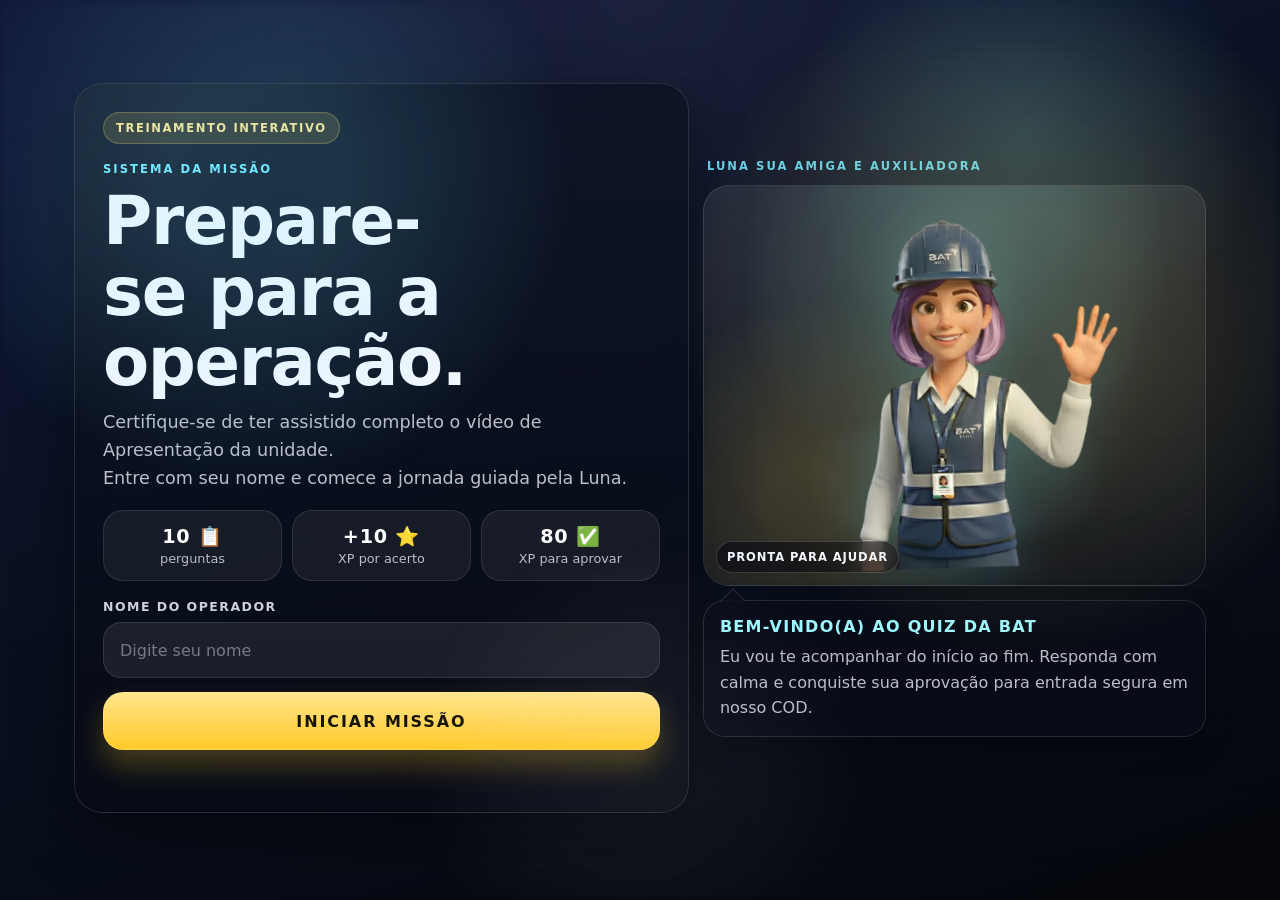
==== introducao.html @ a0123d3c "Add files via upload" ====
<!DOCTYPE html>
<html lang="pt-BR">
<head>
  <meta charset="UTF-8" />
  <meta name="viewport" content="width=device-width, initial-scale=1.0, viewport-fit=cover" />
  <meta name="theme-color" content="#0b1020" />
  <title>Missão de Segurança | Introdução</title>
  <link rel="stylesheet" href="./styles/global.css" />
  <link rel="stylesheet" href="./styles/introducao.css" />
</head>
<body data-scene="intro">
  <main class="page page-intro">
    <section class="intro-layout panel glass">
      <div class="intro-top">
        <h1 id="welcomeTitle">BEM-VINDO(A)</h1>
        <p class="lead intro-lead">
          A Luna vai explicar a missão antes do quiz. Leia tudo como se fosse um mapa de combate.
        </p>
      </div>

      <div class="intro-grid">
        <div class="luna-column">
          <div class="luna-wrap luna-wrap-large" data-mood="guide">
            <div class="luna-orb"></div>
            <img src="assets/images/reactions/luna.png" alt="Luna, a guia do treinamento" class="luna-image" id="introAvatar" />
            <span class="mood-pill">Luna</span>
          </div>
        </div>

        <div class="dialog-column">
          <div class="speech-bubble speech-bubble-large">
            <p class="speech-title" id="introTag">MISSÃO DE SEGURANÇA</p>
            <div id="lunaSpeech" class="typed-text" aria-live="polite"></div>
          </div>

          <div class="mission-grid">
            <div class="mission-card">
              <strong>10 &#128203;</strong>
              <span>perguntas</span>
            </div>
            <div class="mission-card">
              <strong>1 &#128070;</strong>
              <span>tentativa por etapa</span>
            </div>
            <div class="mission-card">
              <strong>80 XP &#128142;</strong>
              <span>mínimo de aprovação</span>
            </div>
          </div>
        </div>
      </div>

      <div class="intro-actions">
        <button id="nextButton" class="btn btn-primary">COMEÇAR</button>
      </div>
    </section>
  </main>

  <script src="./scripts/app.js"></script>
  <script src="./scripts/storage.js"></script>
  <script src="./scripts/introducao.js"></script>
</body>
</html>
---- styles/global.css ----
:root{
  --bg-1:#0f1530;
  --bg-2:#090d1a;
  --bg-3:#04060d;
  --surface:rgba(8, 12, 24, .72);
  --surface-2:rgba(12, 18, 35, .58);
  --line:rgba(255,255,255,.12);
  --text:#f4f7ff;
  --muted:rgba(244,247,255,.76);
  --accent:#6ee7ff;
  --accent-soft:rgba(110,231,255,.18);
  --accent-2:#ffd34d;
  --accent-2-soft:rgba(255,211,77,.18);
  --danger:#ff6b78;
  --success:#4ef0a3;
  --shadow:0 22px 60px rgba(0,0,0,.42);
  --radius:28px;
  --safe-top:env(safe-area-inset-top);
  --safe-bottom:env(safe-area-inset-bottom);
  color-scheme: dark;
}

*,
*::before,
*::after{ box-sizing:border-box; }

html{
  min-height:100%;
  background:#050814;
  scroll-behavior:smooth;
}

body{
  margin:0;
  min-height:100dvh;
  color:var(--text);
  font-family: system-ui, -apple-system, BlinkMacSystemFont, "Segoe UI", Roboto, Arial, sans-serif;
  -webkit-font-smoothing:antialiased;
  text-rendering:optimizeLegibility;
  overflow-x:hidden;
  overflow-y:auto;
  background:
    radial-gradient(circle at 50% 0%, rgba(255,255,255,.05) 0%, transparent 42%),
    radial-gradient(circle at 80% 15%, var(--accent-soft) 0%, transparent 18%),
    linear-gradient(160deg, var(--bg-1) 0%, var(--bg-2) 48%, var(--bg-3) 100%);
}

body::before,
body::after{
  content:"";
  position:fixed;
  inset:0;
  pointer-events:none;
}

body::before{
  background:
    linear-gradient(180deg, rgba(255,255,255,.04), rgba(255,255,255,0) 18%, rgba(255,255,255,.03) 19%, rgba(255,255,255,0) 20%);
  background-size:100% 9px;
  opacity:.16;
  mix-blend-mode:screen;
}

body::after{
  background:
    radial-gradient(circle at 20% 20%, var(--accent-soft) 0 7%, transparent 26%),
    radial-gradient(circle at 80% 35%, var(--accent-2-soft) 0 9%, transparent 30%),
    radial-gradient(circle at 50% 85%, rgba(255,255,255,.05) 0 7%, transparent 25%);
  filter: blur(4px);
  opacity:.9;
}

body[data-scene="home"]{
  --bg-1:#12183b;
  --bg-2:#08101f;
  --bg-3:#05060b;
  --accent:#71e9ff;
  --accent-soft:rgba(113,233,255,.18);
  --accent-2:#ffd35a;
  --accent-2-soft:rgba(255,211,90,.18);
}

body[data-scene="intro"]{
  --bg-1:#1a133b;
  --bg-2:#0c0f1f;
  --bg-3:#05060a;
  --accent:#8ef5ff;
  --accent-soft:rgba(142,245,255,.16);
  --accent-2:#ffce4a;
  --accent-2-soft:rgba(255,206,74,.18);
}

body[data-scene="quiz"]{
  --bg-1:#111736;
  --bg-2:#0a0e19;
  --bg-3:#04050b;
  --accent:#68f0ff;
  --accent-soft:rgba(104,240,255,.18);
  --accent-2:#ffd44c;
  --accent-2-soft:rgba(255,212,76,.2);
}

body[data-scene="result"]{
  --bg-1:#14103b;
  --bg-2:#09101f;
  --bg-3:#04050a;
  --accent:#78ffb8;
  --accent-soft:rgba(120,255,184,.18);
  --accent-2:#ffd75e;
  --accent-2-soft:rgba(255,215,94,.2);
}

body[data-scene="result"][data-outcome="fail"]{
  --bg-1:#35131f;
  --bg-2:#12070d;
  --bg-3:#050406;
  --accent:#ff7b88;
  --accent-soft:rgba(255,123,136,.2);
  --accent-2:#ffcb62;
  --accent-2-soft:rgba(255,203,98,.18);
}

img{
  max-width:100%;
  display:block;
}

.page{
  width:min(100%, 1160px);
  margin:0 auto;
  min-height:100dvh;
  padding:
    calc(14px + var(--safe-top))
    14px
    calc(18px + var(--safe-bottom));
  display:grid;
  gap:14px;
  align-content:center;
}

.glass{
  position:relative;
  overflow:hidden;
  border:1px solid var(--line);
  background:linear-gradient(180deg, rgba(13,18,35,.8), rgba(7,10,20,.65));
  backdrop-filter: blur(18px);
  box-shadow: var(--shadow);
}

.glass::before{
  content:"";
  position:absolute;
  inset:0;
  background:
    linear-gradient(135deg, rgba(255,255,255,.18), transparent 24%, transparent 72%, rgba(255,255,255,.08));
  opacity:.24;
  pointer-events:none;
}

.panel{
  border-radius:var(--radius);
}

.chip-row{
  display:flex;
  flex-wrap:wrap;
  gap:8px;
  align-items:center;
}

.chip{
  display:inline-flex;
  align-items:center;
  justify-content:center;
  gap:6px;
  min-height:32px;
  padding:8px 12px;
  border-radius:999px;
  font-size:.72rem;
  font-weight:800;
  letter-spacing:.14em;
  text-transform:uppercase;
  border:1px solid transparent;
}

.chip-gold{
  color:#ffe58e;
  background:rgba(255,211,77,.14);
  border-color:rgba(255,211,77,.26);
  box-shadow:0 0 0 1px rgba(255,255,255,.04) inset;
}

.chip-cyan{
  color:#95f6ff;
  background:rgba(113,233,255,.12);
  border-color:rgba(113,233,255,.2);
}

.eyebrow,
.stage-label,
.question-label{
  margin:0;
  font-size:.72rem;
  font-weight:900;
  letter-spacing:.18em;
  text-transform:uppercase;
  color:var(--accent);
}

h1,
h2{
  margin:0;
  line-height:1.05;
  letter-spacing:-.02em;
  font-weight:900;
  text-wrap:balance;
}

h1{
  font-size:clamp(1.9rem, 7vw, 4.2rem);
}

h2{
  font-size:clamp(1.3rem, 5.2vw, 2rem);
}

.lead{
  margin:0;
  color:var(--muted);
  font-size:clamp(1rem, 4vw, 1.1rem);
  line-height:1.6;
}

.field{
  display:grid;
  gap:8px;
}

.field span{
  font-size:.78rem;
  font-weight:800;
  letter-spacing:.12em;
  text-transform:uppercase;
  color:rgba(244,247,255,.84);
}

input{
  width:100%;
  min-height:56px;
  border-radius:18px;
  border:1px solid rgba(255,255,255,.1);
  background:rgba(255,255,255,.08);
  color:var(--text);
  padding:0 16px;
  font:inherit;
  font-size:1rem;
  outline:none;
  transition: transform .18s ease, border-color .18s ease, box-shadow .18s ease, background .18s ease;
}

input::placeholder{
  color:rgba(244,247,255,.42);
}

input:focus{
  border-color: var(--accent);
  box-shadow: 0 0 0 4px var(--accent-soft);
  background:rgba(255,255,255,.1);
  transform: translateY(-1px);
}

.btn{
  appearance:none;
  border:none;
  border-radius:20px;
  min-height:58px;
  padding:14px 18px;
  width:100%;
  display:inline-flex;
  align-items:center;
  justify-content:center;
  text-align:center;
  gap:10px;
  font:inherit;
  font-size:1rem;
  font-weight:900;
  letter-spacing:.12em;
  text-transform:uppercase;
  cursor:pointer;
  color:#17130a;
  background:linear-gradient(180deg, #ffe58c 0%, #ffc928 100%);
  box-shadow:
    0 16px 30px rgba(255,200,40,.26),
    0 0 0 1px rgba(255,255,255,.14) inset;
  transition: transform .18s ease, filter .18s ease, box-shadow .18s ease;
}

.btn:hover{
  transform:translateY(-1px);
  filter:brightness(1.03);
  box-shadow:
    0 18px 36px rgba(255,200,40,.3),
    0 0 0 1px rgba(255,255,255,.18) inset;
}

.btn:active{
  transform:translateY(1px) scale(.99);
}

.btn:focus-visible,
input:focus-visible,
.option-card:focus-visible{
  outline: 3px solid var(--accent);
  outline-offset: 2px;
}

.btn-secondary{
  color:var(--text);
  background:linear-gradient(180deg, rgba(255,255,255,.13), rgba(255,255,255,.05));
  border:1px solid rgba(255,255,255,.14);
}

button:disabled{
  cursor:not-allowed;
  opacity:.72;
  transform:none !important;
}

.form-hint[data-tone="error"]{
  color:#ffb7c0;
}

.form-hint[data-tone="success"]{
  color:#a8ffd9;
}


.form-hint{
  min-height:1.3em;
  margin:0;
  color:rgba(244,247,255,.74);
  font-size:.95rem;
  line-height:1.45;
  text-align:center;
}

.stage{
  position:relative;
  display:grid;
  align-items:end;
  gap:12px;
  min-height: clamp(260px, 42vh, 430px);
}

.stage-label{
  width:fit-content;
  padding:0 4px;
  opacity:.88;
}

.luna-wrap{
  position:relative;
  display:grid;
  place-items:center;
  padding:18px;
  border-radius:26px;
  background:
    linear-gradient(180deg, rgba(255,255,255,.08), rgba(255,255,255,.02));
  border:1px solid rgba(255,255,255,.12);
  overflow:hidden;
  isolation:isolate;
}

.luna-wrap::before{
  content:"";
  position:absolute;
  inset:0;
  background:
    radial-gradient(circle at 50% 20%, var(--accent-soft) 0 12%, transparent 55%),
    radial-gradient(circle at 20% 80%, var(--accent-2-soft) 0 8%, transparent 40%);
  opacity:.9;
  z-index:0;
}

.luna-orb{
  position:absolute;
  inset:auto auto 12% 50%;
  width:84%;
  height:28%;
  transform:translateX(-50%);
  border-radius:50%;
  background:radial-gradient(circle, var(--accent-soft) 0%, transparent 70%);
  filter:blur(8px);
  z-index:0;
  animation:orbPulse 4.8s ease-in-out infinite;
}

.luna-image{
  position:relative;
  z-index:1;
  width:min(100%, 360px);
  height:auto;
  object-fit:contain;
  transform-origin:50% 70%;
  filter: drop-shadow(0 18px 26px rgba(0,0,0,.45));
  animation: floatLuna 5s ease-in-out infinite;
}

.luna-wrap-large .luna-image{
  width:min(100%, 420px);
}

.luna-wrap-compact .luna-image{
  width:min(100%, 150px);
}

.mood-pill{
  position:absolute;
  left:12px;
  bottom:12px;
  z-index:2;
  padding:8px 10px;
  border-radius:999px;
  background:rgba(7,10,18,.58);
  border:1px solid rgba(255,255,255,.16);
  font-size:.72rem;
  font-weight:900;
  letter-spacing:.08em;
  text-transform:uppercase;
  color:var(--text);
  backdrop-filter: blur(10px);
}

.luna-wrap[data-mood="thinking"] .luna-image{
  transform: translateY(2px) rotate(-2deg) scale(.99);
  filter: drop-shadow(0 14px 24px rgba(104,240,255,.16));
}

.luna-wrap[data-mood="guide"] .luna-image{
  transform: rotate(-1deg);
}

.luna-wrap[data-mood="normal"] .luna-image{
  filter: drop-shadow(0 18px 26px rgba(0,0,0,.45));
}

.luna-wrap[data-mood="success"] .luna-image,
.luna-wrap[data-mood="celebrate"] .luna-image{
  transform: translateY(-2px) rotate(1deg) scale(1.02);
  filter: drop-shadow(0 0 26px rgba(78,240,163,.3));
}

.luna-wrap[data-mood="warn"] .luna-image,
.luna-wrap[data-mood="alert"] .luna-image{
  transform: translateX(-1px) rotate(-2deg);
  filter: drop-shadow(0 0 24px rgba(255,107,120,.22));
}

.speech-bubble{
  position:relative;
  padding:16px 16px 15px;
  border-radius:22px;
  background:linear-gradient(180deg, rgba(8,12,24,.88), rgba(8,12,24,.72));
  border:1px solid rgba(255,255,255,.12);
  box-shadow: 0 12px 28px rgba(0,0,0,.28);
}

.speech-bubble::before{
  content:"";
  position:absolute;
  width:18px;
  height:18px;
  left:20px;
  top:-9px;
  transform:rotate(45deg);
  background:inherit;
  border-left:1px solid rgba(255,255,255,.12);
  border-top:1px solid rgba(255,255,255,.12);
}

.speech-title{
  margin:0 0 8px;
  font-weight:900;
  letter-spacing:.08em;
  text-transform:uppercase;
  color:#9cf7ff;
}

.speech-text,
.speech-note{
  margin:0;
  color:var(--muted);
  line-height:1.6;
  font-size:1rem;
}

.speech-note{
  margin-top:8px;
  font-size:.92rem;
}

.progress-track{
  width:100%;
  height:12px;
  border-radius:999px;
  overflow:hidden;
  background:rgba(255,255,255,.08);
  border:1px solid rgba(255,255,255,.08);
}

.progress-fill{
  width:0%;
  height:100%;
  border-radius:inherit;
  background:linear-gradient(90deg, var(--accent), var(--accent-2));
  box-shadow:0 0 22px var(--accent-soft);
  transition: width .35s ease;
}

.option-card{
  appearance:none;
  width:100%;
  border:none;
  border-radius:24px;
  padding:12px;
  text-align:left;
  display:grid;
  grid-template-columns:48px minmax(0,1fr) auto;
  gap:12px;
  align-items:center;
  background:linear-gradient(180deg, rgba(255,255,255,.1), rgba(255,255,255,.04));
  border:1px solid rgba(255,255,255,.12);
  color:var(--text);
  min-height:88px;
  cursor:pointer;
  transition: transform .18s ease, border-color .18s ease, box-shadow .18s ease, background .18s ease, opacity .18s ease;
}

.option-card:hover{
  transform:translateY(-1px);
  border-color: var(--accent);
  box-shadow:0 16px 30px rgba(0,0,0,.2);
}

.option-card:active{
  transform:translateY(1px) scale(.995);
}

.option-card[disabled]{
  cursor:default;
}

.option-card.correct{
  background:linear-gradient(180deg, rgba(78,240,163,.18), rgba(78,240,163,.08));
  border-color: rgba(78,240,163,.42);
  box-shadow:0 0 0 1px rgba(78,240,163,.12) inset;
}

.option-card.wrong{
  background:linear-gradient(180deg, rgba(255,107,120,.18), rgba(255,107,120,.08));
  border-color: rgba(255,107,120,.42);
}

.option-mark{
  width:48px;
  height:48px;
  border-radius:16px;
  display:grid;
  place-items:center;
  font-size:.78rem;
  font-weight:900;
  letter-spacing:.14em;
  color:#08111f;
  background:linear-gradient(180deg, var(--accent) 0%, var(--accent-2) 100%);
  box-shadow:0 12px 22px rgba(0,0,0,.18), 0 0 0 1px rgba(255,255,255,.14) inset;
}

.option-copy{
  min-width:0;
  display:grid;
  gap:4px;
}

.option-kicker{
  font-size:.68rem;
  font-weight:900;
  letter-spacing:.16em;
  text-transform:uppercase;
  color:rgba(244,247,255,.62);
}

.option-title{
  margin:0;
  font-size:1.02rem;
  line-height:1.28;
  font-weight:800;
  color:var(--text);
}

.option-status{
  font-size:.72rem;
  font-weight:900;
  letter-spacing:.12em;
  text-transform:uppercase;
  color:rgba(244,247,255,.7);
  white-space:nowrap;
}

.option-card.correct .option-status{
  color:#92ffd0;
}

.option-card.wrong .option-status{
  color:#ffb3bb;
}

.feedback-box{
  min-height:1.4em;
  padding:0 4px 2px;
  color:rgba(244,247,255,.92);
  font-size:1rem;
  line-height:1.55;
}

.feedback-box.success{
  color:#a7ffd9;
}

.feedback-box.fail{
  color:#ffb7c0;
}

.hidden{
  display:none !important;
}

.shimmer{
  position:relative;
  overflow:hidden;
}

.shimmer::after{
  content:"";
  position:absolute;
  inset:-60% -40%;
  background:linear-gradient(120deg, transparent 30%, rgba(255,255,255,.14) 50%, transparent 70%);
  transform:translateX(-70%) rotate(8deg);
  animation: shimmerMove 2.8s linear infinite;
  pointer-events:none;
}

@keyframes floatLuna{
  0%,100%{ transform:translateY(0) rotate(0); }
  50%{ transform:translateY(-7px) rotate(.4deg); }
}

@keyframes orbPulse{
  0%,100%{ opacity:.68; transform:translateX(-50%) scale(1); }
  50%{ opacity:1; transform:translateX(-50%) scale(1.04); }
}

@keyframes shimmerMove{
  from{ transform:translateX(-70%) rotate(8deg); }
  to{ transform:translateX(70%) rotate(8deg); }
}


@media (max-width: 740px){
  .quiz-hud{
    top: calc(8px + var(--safe-top));
  }

  .guide-strip{
    position: sticky;
    top: calc(96px + var(--safe-top));
    z-index: 18;
    backdrop-filter: blur(18px);
  }
}

@media (max-width: 540px){
  .guide-strip{
    top: calc(92px + var(--safe-top));
  }
}

@media (prefers-reduced-motion: reduce){
  html{ scroll-behavior:auto; }
  *,
  *::before,
  *::after{
    animation-duration:.01ms !important;
    animation-iteration-count:1 !important;
    transition-duration:.01ms !important;
  }
}

@media (max-width: 540px){
  .page{
    width:min(100%, 100%);
    padding:
      calc(10px + var(--safe-top))
      12px
      calc(14px + var(--safe-bottom));
  }

  .panel{
    border-radius:24px;
  }

  .stage{
    min-height: auto;
  }

  .luna-wrap{
    padding:14px;
    border-radius:22px;
  }

  .option-card{
    grid-template-columns:44px minmax(0,1fr);
    min-height:84px;
  }

  .option-mark{
    width:44px;
    height:44px;
    border-radius:14px;
    font-size:.72rem;
  }

  .option-status{
    grid-column:1 / -1;
    justify-self:end;
    margin-top:2px;
  }
}
---- styles/introducao.css ----
.page-intro{
  align-items:center;
}

.intro-layout{
  padding: clamp(18px, 4vw, 28px);
  display:grid;
  gap:18px;
}

.intro-top{
  display:grid;
  gap:10px;
}

.intro-grid{
  display:grid;
  grid-template-columns: minmax(240px, .8fr) minmax(0, 1.2fr);
  gap:16px;
  align-items:center;
}

.dialog-column{
  display:grid;
  gap:14px;
}

.speech-bubble-large{
  min-height: 220px;
}

.typed-text{
  min-height: 150px;
  display:grid;
  gap:12px;
  color:var(--muted);
  line-height:1.75;
  font-size:1rem;
}

.typing-lines{
  display:grid;
  gap:0;
}

.typing-line{
  margin:0;
  color:var(--muted);
  line-height:1.75;
  font-size:1rem;
}


.typed-text p{
  margin:0;
}

.typed-cursor{
  display:inline-block;
  width:.65em;
  animation: blink 1s steps(1,end) infinite;
}

.mission-grid{
  display:grid;
  grid-template-columns:repeat(3, minmax(0, 1fr));
  gap:10px;
}

.mission-card{
  padding:14px 12px;
  border-radius:18px;
  background:rgba(255,255,255,.06);
  border:1px solid rgba(255,255,255,.1);
  text-align:center;
}

.mission-card strong{
  display:block;
  font-size:1rem;
  color:#fff;
  letter-spacing:.05em;
}

.mission-card span{
  display:block;
  margin-top:4px;
  color:rgba(244,247,255,.72);
  font-size:.82rem;
}

.intro-actions{
  display:grid;
  gap:10px;
}

@media (max-width: 900px){
  .intro-grid{
    grid-template-columns:1fr;
  }
}

@media (max-width: 540px){
  .mission-grid{
    grid-template-columns:1fr;
  }

  .speech-bubble-large{
    min-height:auto;
  }
}

@keyframes blink{
  0%, 49%{ opacity:1; }
  50%, 100%{ opacity:0; }
}
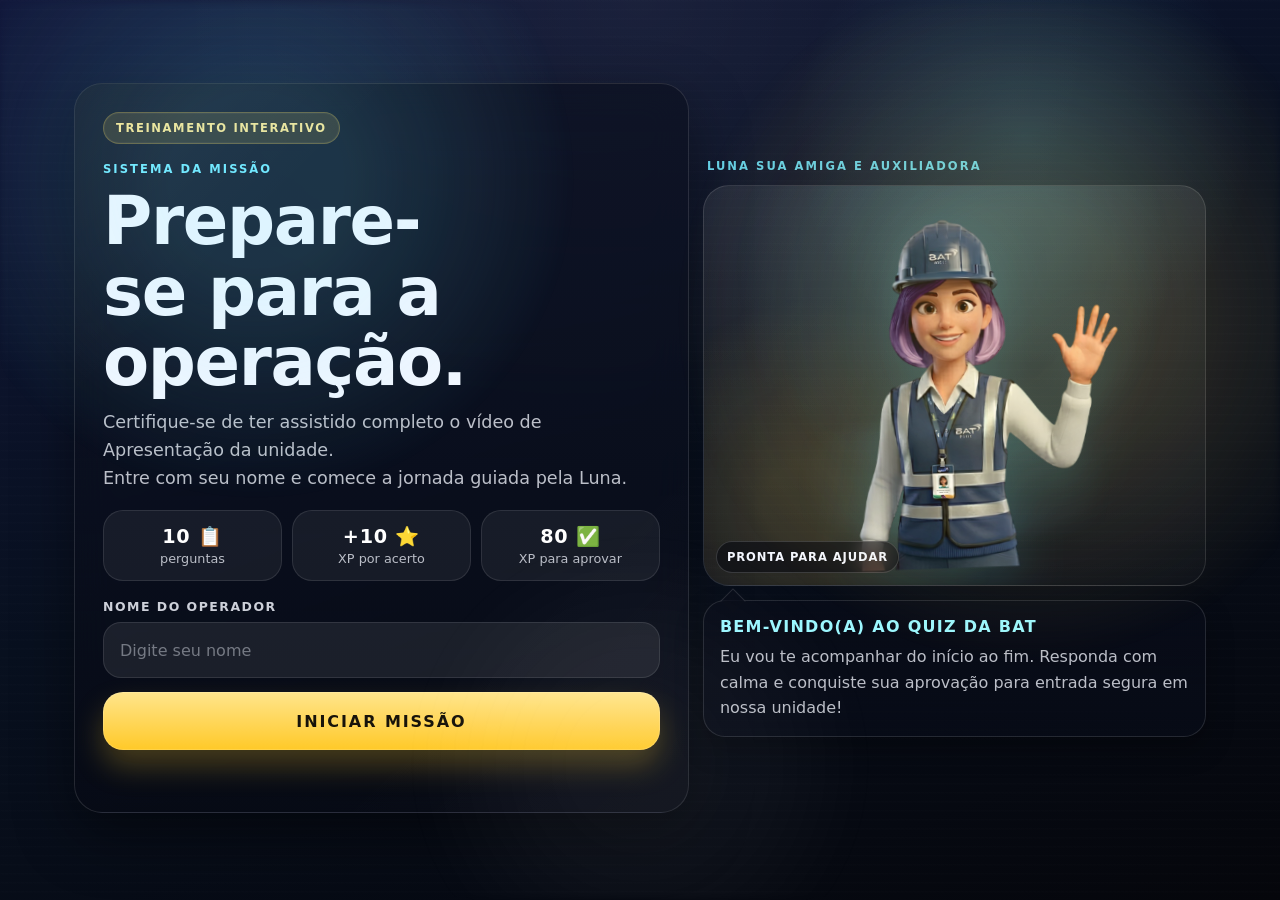
==== commit 404a4372: "Update introducao.html" ====
--- a/introducao.html
+++ b/introducao.html
@@ -14,7 +14,7 @@
       <div class="intro-top">
         <h1 id="welcomeTitle">BEM-VINDO(A)</h1>
         <p class="lead intro-lead">
-          A Luna vai explicar a missão antes do quiz. Leia tudo como se fosse um mapa de combate.
+          A Luna vai explicar a missão antes do quiz. Leia tudo com calma e atenção!
         </p>
       </div>
 
